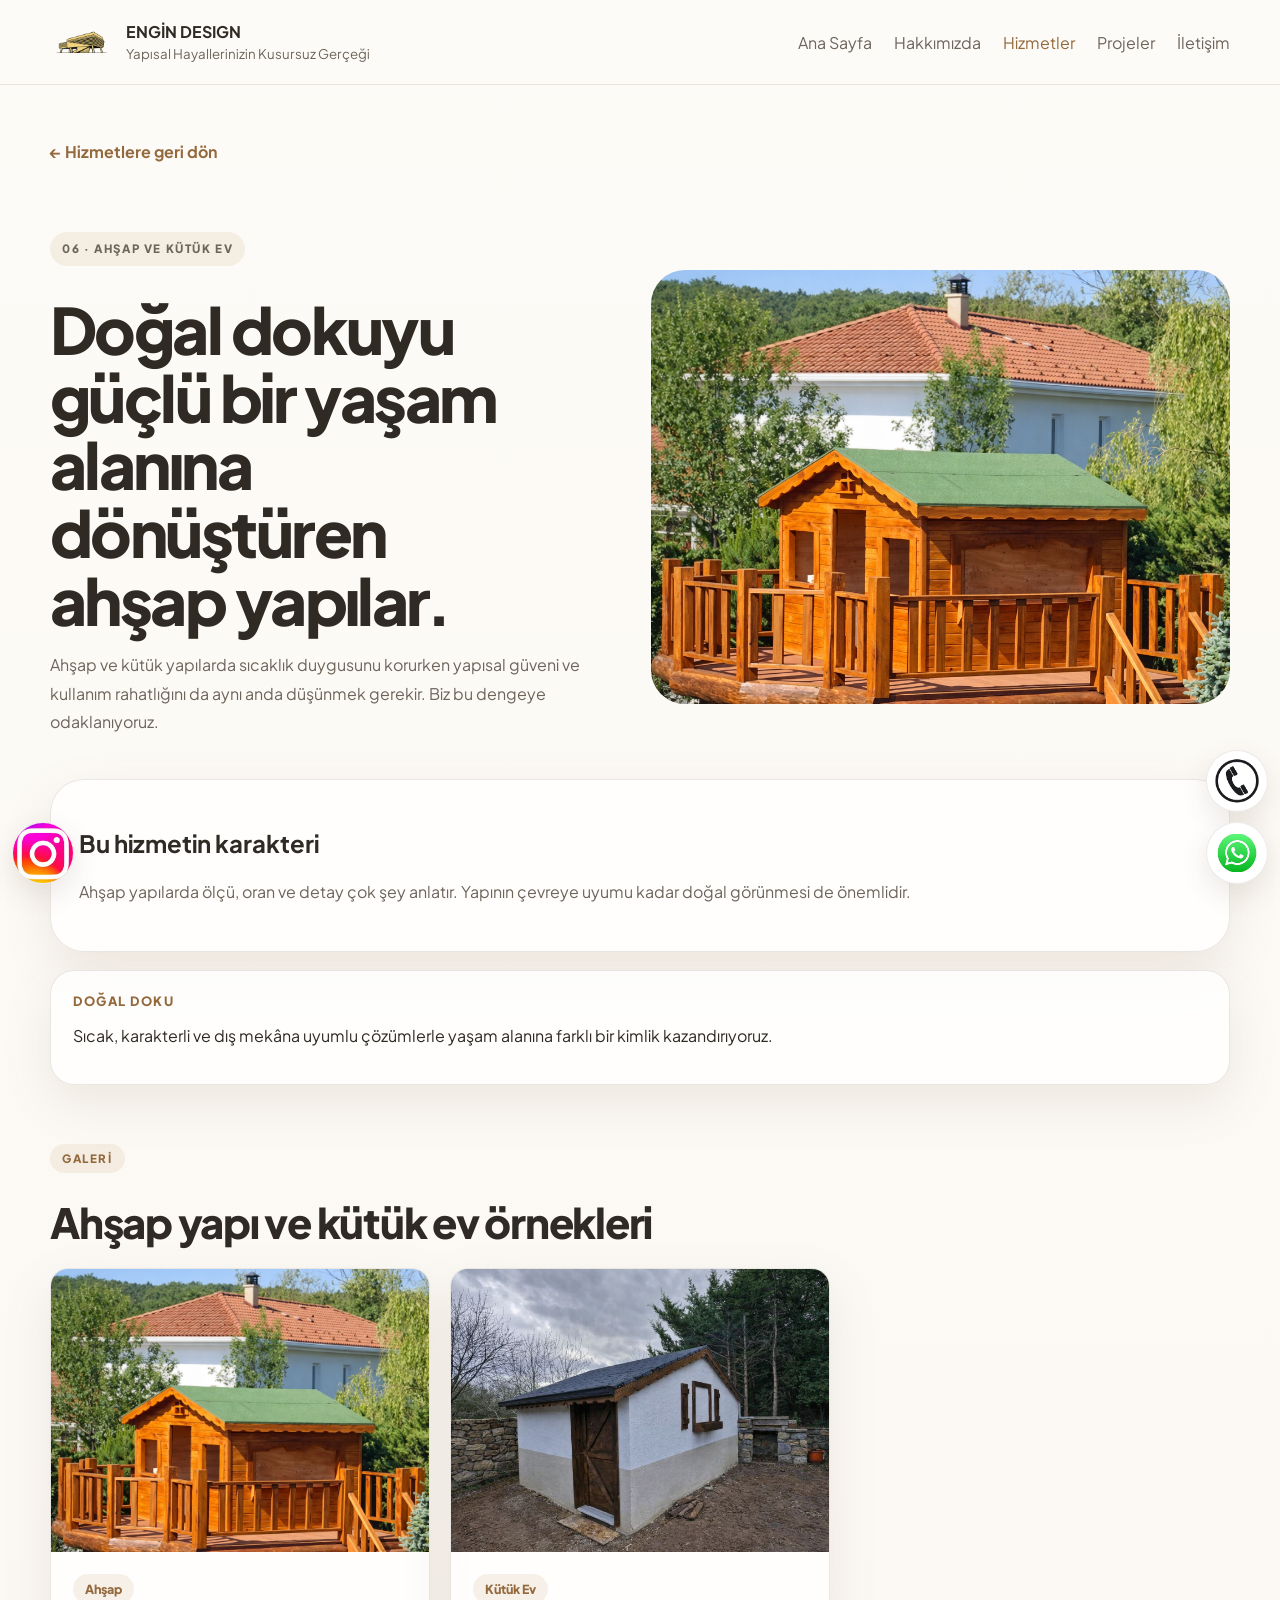
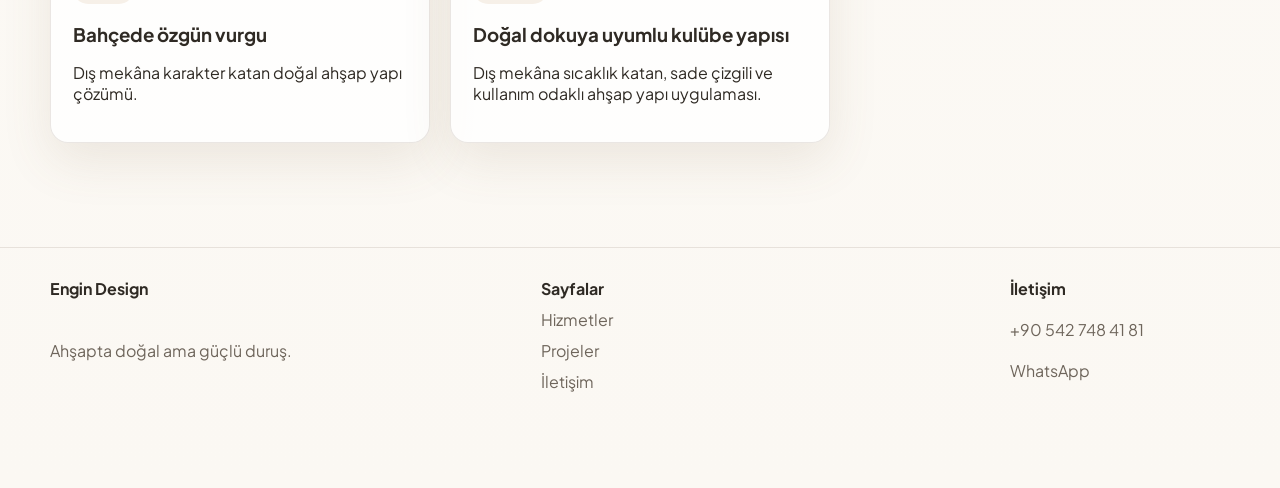
==== ahsap-kutuk-ev-uygulama.html @ 95e89225 "Add files via upload" ====
<!DOCTYPE html>
<html lang="tr">
  <head>
    <meta charset="UTF-8" />
    <meta name="viewport" content="width=device-width, initial-scale=1.0" />
    <title>Engin Design | Ahşap ve Kütük Ev Uygulama</title>
    <meta name="description" content="Ahşap ve kütük ev uygulamaları: doğal doku, güçlü yapı hissi ve karakterli yaşam alanları." />
    <link rel="preconnect" href="https://fonts.googleapis.com" />
    <link rel="preconnect" href="https://fonts.gstatic.com" crossorigin />
    <link href="https://fonts.googleapis.com/css2?family=Plus+Jakarta+Sans:wght@400;500;600;700;800&display=swap" rel="stylesheet" />
    <link rel="stylesheet" href="styles.css" />
  </head>
  <body>
    <header class="site-header"><div class="container header-shell"><a class="brand" href="index.html"><span class="brand-badge brand-logo"><img src="assets/images/logoo.png" alt="Engin Design logo" /></span><span class="brand-text"><strong>ENGİN DESIGN</strong><small>Yapısal Hayallerinizin Kusursuz Gerçeği</small></span></a><button class="menu-toggle" id="menuToggle" aria-label="Menü Aç"><span></span><span></span><span></span></button><nav class="desktop-nav"><a href="index.html">Ana Sayfa</a><a href="about.html">Hakkımızda</a><a class="is-active" href="services.html">Hizmetler</a><a href="projects.html">Projeler</a><a href="contact.html">İletişim</a></nav></div><nav class="mobile-nav" id="mobileNav"><a href="index.html">Ana Sayfa</a><a href="about.html">Hakkımızda</a><a class="is-active" href="services.html">Hizmetler</a><a href="projects.html">Projeler</a><a href="contact.html">İletişim</a></nav></header>
    <main class="section"><div class="container"><a class="back-link" href="services.html">← Hizmetlere geri dön</a></div><div class="container page-hero"><div class="page-copy reveal"><p class="eyebrow">06 · Ahşap ve Kütük Ev</p><h1>Doğal dokuyu güçlü bir yaşam alanına dönüştüren ahşap yapılar.</h1><p class="lead">Ahşap ve kütük yapılarda sıcaklık duygusunu korurken yapısal güveni ve kullanım rahatlığını da aynı anda düşünmek gerekir. Biz bu dengeye odaklanıyoruz.</p></div><div class="page-visual reveal"><img src="assets/images/project-agacev-new.png" alt="Ahşap ağaç ev uygulaması" /></div></div><div class="container detail-intro"><div class="text-stack reveal"><article class="text-block"><h2>Bu hizmetin karakteri</h2><p>Ahşap yapılarda ölçü, oran ve detay çok şey anlatır. Yapının çevreye uyumu kadar doğal görünmesi de önemlidir.</p></article><article class="material-card"><span>Doğal Doku</span><p>Sıcak, karakterli ve dış mekâna uyumlu çözümlerle yaşam alanına farklı bir kimlik kazandırıyoruz.</p></article></div></div><section class="section soft-section compact-section"><div class="container"><div class="section-heading reveal"><p class="section-tag">Galeri</p><h2>Ahşap yapı ve kütük ev örnekleri</h2></div><div class="detail-gallery"><article class="project-card reveal"><img src="assets/images/project-agacev-new.png" alt="Ağaç ev uygulaması" /><div class="project-body"><span class="project-badge">Ahşap</span><h3>Bahçede özgün vurgu</h3><p>Dış mekâna karakter katan doğal ahşap yapı çözümü.</p></div></article><article class="project-card reveal"><img src="assets/images/kulube.jpeg" alt="Ahşap ve kütük ev uygulaması" /><div class="project-body"><span class="project-badge">Kütük Ev</span><h3>Doğal dokuya uyumlu kulübe yapısı</h3><p>Dış mekâna sıcaklık katan, sade çizgili ve kullanım odaklı ahşap yapı uygulaması.</p></div></article></div></div></section></main>
    <footer class="site-footer"><div class="container footer-grid"><div><strong>Engin Design</strong><p>Ahşapta doğal ama güçlü duruş.</p></div><div><strong>Sayfalar</strong><a href="services.html">Hizmetler</a><a href="projects.html">Projeler</a><a href="contact.html">İletişim</a></div><div><strong>İletişim</strong><a href="tel:+905427484181">+90 542 748 41 81</a><a href="https://wa.me/905427484181" target="_blank" rel="noreferrer">WhatsApp</a></div></div></footer>
    <a href="https://www.instagram.com/engin_design2/" target="_blank" rel="noreferrer" aria-label="Instagram" style="position:fixed;left:12px;bottom:16px;width:62px;height:62px;border-radius:50%;display:inline-flex;align-items:center;justify-content:center;overflow:hidden;background:#fff;border:1px solid rgba(71,58,43,.1);box-shadow:0 10px 28px rgba(88,69,46,.12);z-index:2147483647;"><img src="assets/images/insta-icon.jpg" alt="Instagram" style="width:100%;height:100%;object-fit:contain;" /></a>
    <div class="floating-actions" style="position:fixed;right:12px;bottom:16px;display:flex;flex-direction:column;gap:10px;z-index:2147483647;"><a href="tel:+905427484181" aria-label="Ara" style="width:62px;height:62px;border-radius:50%;display:inline-flex;align-items:center;justify-content:center;overflow:hidden;background:#fff;border:1px solid rgba(71,58,43,.1);box-shadow:0 10px 28px rgba(88,69,46,.12);"><img src="assets/images/phone-icon.png" alt="Ara" style="width:100%;height:100%;object-fit:contain;" /></a><a href="https://wa.me/905427484181" target="_blank" rel="noreferrer" aria-label="WhatsApp" style="width:62px;height:62px;border-radius:50%;display:inline-flex;align-items:center;justify-content:center;overflow:hidden;background:#fff;border:1px solid rgba(71,58,43,.1);box-shadow:0 10px 28px rgba(88,69,46,.12);"><img src="assets/images/whatsapp-icon.jpg" alt="WhatsApp" style="width:100%;height:100%;object-fit:contain;" /></a></div>
    <script src="script.js"></script>
  </body>
</html>
---- styles.css ----
:root {
  --bg: #f7f3ec;
  --bg-soft: #efe7da;
  --surface: rgba(255, 255, 255, 0.78);
  --surface-strong: #fffdfa;
  --text: #2f2a24;
  --muted: #6e655b;
  --line: rgba(82, 63, 46, 0.12);
  --accent: #b98957;
  --accent-strong: #94693d;
  --shadow: 0 18px 50px rgba(122, 96, 68, 0.12);
  --radius-xl: 34px;
  --radius-lg: 24px;
  --radius-md: 18px;
  --container: 1180px;
}

* {
  box-sizing: border-box;
}

html {
  scroll-behavior: smooth;
}

body {
  margin: 0;
  font-family: "Plus Jakarta Sans", sans-serif;
  color: var(--text);
  background: linear-gradient(180deg, #fdfbf7 0%, #fbf8f3 100%);
}

img,
video {
  display: block;
  width: 100%;
}

a {
  color: inherit;
  text-decoration: none;
}

button {
  font: inherit;
}

.container {
  width: min(var(--container), calc(100% - 40px));
  margin: 0 auto;
}

.site-header {
  position: sticky;
  top: 0;
  z-index: 40;
  backdrop-filter: blur(12px);
  background: rgba(253, 251, 247, 0.92);
  border-bottom: 1px solid var(--line);
}

.header-shell {
  display: flex;
  align-items: center;
  justify-content: space-between;
  gap: 18px;
  min-height: 84px;
}

.brand {
  display: inline-flex;
  align-items: center;
  gap: 12px;
}

.brand-badge {
  width: 64px;
  height: 64px;
  border-radius: 16px;
  display: grid;
  place-items: center;
  overflow: hidden;
  background: none;
  box-shadow: none;
  border: 0;
}

.brand-badge img {
  width: 100%;
  height: 100%;
  object-fit: contain;
  display: block;
}



.brand-text strong,
.hero-copy h1,
.section-heading h2,
.intro-card h2,
.featured-project-copy h2,
.page-hero h1,
.page-copy h2,
.contact-panel h2 {
  display: block;
  font-family: "Plus Jakarta Sans", sans-serif;
}

.brand-text small {
  color: var(--muted);
}

.desktop-nav,
.hero-actions,
.footer-grid,
.strip-grid,
.hero-layout,
.intro-grid,
.service-preview-grid,
.featured-project-layout,
.page-hero,
.content-grid,
.cards-grid,
.contact-layout {
  display: flex;
}

.desktop-nav {
  gap: 22px;
}

.desktop-nav a,
.mobile-nav a {
  color: var(--muted);
  transition: color 0.2s ease;
}

.desktop-nav a:hover,
.desktop-nav a.is-active,
.mobile-nav a.is-active {
  color: var(--accent-strong);
}

.button {
  display: inline-flex;
  align-items: center;
  justify-content: center;
  min-height: 48px;
  padding: 0 20px;
  border-radius: 999px;
  background: linear-gradient(135deg, #c99863, #a87441);
  color: white;
  font-weight: 800;
  border: 0;
}

.button-soft {
  background: #fff;
  color: var(--text);
  border: 1px solid var(--line);
  box-shadow: none;
}

.menu-toggle {
  display: none;
  width: 46px;
  height: 46px;
  border-radius: 14px;
  border: 1px solid var(--line);
  background: rgba(255, 255, 255, 0.72);
}

.menu-toggle span {
  display: block;
  width: 20px;
  height: 2px;
  margin: 4px auto;
  background: var(--text);
}

.mobile-nav {
  display: none;
  flex-direction: column;
  gap: 10px;
  padding: 0 12px 16px;
}

.mobile-nav a {
  padding: 10px 12px;
  border-radius: 12px;
  background: rgba(255, 255, 255, 0.7);
}

.mobile-nav.is-open {
  display: flex;
}

.hero-section,
.section {
  padding: 56px 0;
}

.compact-section {
  padding-top: 48px;
  padding-bottom: 48px;
}

.hero-layout,
.featured-project-layout,
.page-hero,
.content-grid,
.contact-layout {
  gap: 22px;
  align-items: center;
}

.hero-layout {
  min-height: auto;
}

.hero-copy,
.hero-visual,
.featured-project-copy,
.featured-project-media,
.page-copy,
.page-visual,
.contact-panel,
.contact-video {
  flex: 1;
}

.eyebrow,
.section-tag {
  display: inline-flex;
  padding: 7px 12px;
  border-radius: 999px;
  background: rgba(185, 137, 87, 0.12);
  color: var(--accent-strong);
  font-size: 0.72rem;
  font-weight: 800;
  letter-spacing: 0.14em;
  text-transform: uppercase;
}

.hero-copy h1,
.page-copy h1 {
  margin: 18px 0 16px;
  font-size: clamp(2.6rem, 5vw, 4.2rem);
  line-height: 1.06;
  letter-spacing: -0.04em;
  font-weight: 800;
  max-width: 11ch;
}

.lead,
.hero-copy p,
.intro-card p,
.service-preview p,
.featured-project-copy p,
.page-copy p,
.text-block p,
.contact-panel p,
.contact-card p {
  color: var(--muted);
  line-height: 1.8;
}

.hero-actions {
  gap: 14px;
  flex-wrap: wrap;
  margin: 28px 0;
}

.hero-note,
.material-card,
.intro-card,
.service-preview,
.text-block,
.media-block,
.project-card,
.contact-card,
.contact-panel,
.contact-video,
.hero-main-card,
.hero-side-card {
  background: var(--surface);
  border: 1px solid var(--line);
  box-shadow: var(--shadow);
}

.hero-note {
  padding: 16px 18px;
  border-radius: var(--radius-md);
  max-width: 420px;
}

.hero-note span,
.hero-side-copy p,
.material-card span,
.contact-card span {
  display: block;
  margin-bottom: 8px;
  color: var(--accent-strong);
  font-size: 0.8rem;
  font-weight: 800;
  letter-spacing: 0.12em;
  text-transform: uppercase;
}

.hero-visual {
  position: relative;
  min-height: 460px;
  max-width: 500px;
  margin-left: auto;
}

.hero-main-card,
.hero-side-card {
  position: absolute;
  overflow: hidden;
  border-radius: var(--radius-xl);
}

.hero-main-card {
  inset: 0;
}

.hero-main-card img,
.hero-side-card img {
  height: 100%;
  object-fit: cover;
  object-position: center;
}

.hero-side-card {
  display: none;
}

.hero-side-copy {
  padding: 18px;
}

.strip-section {
  display: none;
}

.strip-grid {
  gap: 14px;
  justify-content: space-between;
  flex-wrap: wrap;
}

.strip-grid span {
  flex: 1 1 200px;
  padding: 14px 16px;
  border-radius: 999px;
  background: rgba(255, 255, 255, 0.62);
  border: 1px solid var(--line);
  text-align: center;
  color: var(--muted);
  font-size: 0.94rem;
  min-height: 52px;
  display: inline-flex;
  align-items: center;
  justify-content: center;
}

.intro-grid,
.service-preview-grid,
.cards-grid {
  gap: 18px;
}

.intro-grid {
  align-items: stretch;
}

.intro-card,
.service-preview,
.contact-card {
  flex: 1;
  padding: 22px;
  border-radius: var(--radius-lg);
}

.intro-card h2,
.section-heading h2,
.featured-project-copy h2,
.page-copy h2,
.contact-panel h2 {
  margin: 14px 0;
  font-size: clamp(1.7rem, 3.6vw, 2.6rem);
  line-height: 1.12;
  letter-spacing: -0.03em;
  font-weight: 800;
}

.text-link {
  color: var(--accent-strong);
  font-weight: 800;
}

.soft-section {
  background: transparent;
  border-block: 0;
}

.section-heading {
  max-width: 760px;
  margin-bottom: 22px;
}

.service-preview-grid,
.cards-grid {
  gap: 18px;
  flex-wrap: wrap;
}

.service-preview-grid .service-preview {
  min-width: calc(33.333% - 12px);
}

.service-link-card {
  display: block;
  color: inherit;
  transition: transform 0.24s ease, box-shadow 0.24s ease;
}

.service-link-card:hover {
  transform: translateY(-4px);
}

.service-link-card .service-preview {
  height: 100%;
}

.service-preview {
  min-width: 0;
}

.service-preview span {
  display: inline-flex;
  width: 46px;
  height: 46px;
  border-radius: 14px;
  align-items: center;
  justify-content: center;
  background: rgba(185, 137, 87, 0.12);
  color: var(--accent-strong);
  font-weight: 800;
}

.featured-project-media,
.contact-video {
  overflow: hidden;
  border-radius: var(--radius-xl);
  max-width: 580px;
}

.featured-project-media video,
.contact-video video {
  aspect-ratio: 16 / 9;
  object-fit: cover;
  object-position: center;
}

.page-hero {
  padding-top: 40px;
}

.page-copy {
  max-width: 620px;
}

.page-visual,
.media-block {
  overflow: hidden;
  border-radius: var(--radius-xl);
}

.page-visual img,
.media-block img,
.page-visual video {
  aspect-ratio: 4 / 3;
  object-fit: cover;
  object-position: center;
}


.content-grid,
.contact-layout {
  align-items: start;
}

.text-stack,
.cards-stack {
  display: grid;
  gap: 18px;
  flex: 1;
}

.text-block,
.media-block,
.project-card,
.contact-panel,
.contact-video {
  border-radius: var(--radius-xl);
}

.text-block {
  padding: 28px;
}

.material-card {
  padding: 22px;
  border-radius: var(--radius-lg);
}

.cards-grid {
  display: grid;
  grid-template-columns: repeat(2, minmax(0, 1fr));
  gap: 20px;
}

.project-card {
  overflow: hidden;
  border-radius: 18px;
}

.project-card img {
  aspect-ratio: 4 / 3;
  object-fit: cover;
  object-position: center;
}

.project-card {
  display: flex;
  flex-direction: column;
  height: 100%;
}

.project-body {
  min-height: 150px;
  padding: 18px 18px 20px;
}

.service-preview,
.intro-card,
.contact-card {
  min-height: 100%;
}

.project-body {
  padding: 22px;
}

.project-badge {
  display: inline-flex;
  padding: 7px 12px;
  border-radius: 999px;
  background: rgba(185, 137, 87, 0.12);
  color: var(--accent-strong);
  font-size: 0.78rem;
  font-weight: 800;
}

.project-card h3,
.service-preview h3,
.intro-card h2 {
  margin-bottom: 10px;
}

.contact-layout {
  gap: 20px;
}

.detail-intro {
  margin-top: 26px;
}

.detail-gallery {
  display: grid;
  grid-template-columns: repeat(3, minmax(0, 1fr));
  gap: 20px;
}

.detail-gallery .project-card {
  height: 100%;
}

.detail-gallery-note {
  padding: 22px;
  border-radius: var(--radius-lg);
  background: rgba(255, 255, 255, 0.68);
  border: 1px dashed rgba(148, 105, 61, 0.28);
}

.detail-gallery-note strong {
  display: block;
  margin-bottom: 8px;
}

.back-link {
  display: inline-flex;
  align-items: center;
  gap: 8px;
  margin-bottom: 18px;
  color: var(--accent-strong);
  font-weight: 700;
}

.contact-panel,
.contact-video {
  padding: 24px;
}

.contact-links,
.footer-grid div {
  display: grid;
  gap: 10px;
}

.site-footer {
  padding: 30px 0 96px;
  border-top: 1px solid var(--line);
}

.footer-grid {
  justify-content: space-between;
  gap: 26px;
  flex-wrap: wrap;
}

.footer-grid div {
  min-width: 220px;
}

.footer-grid p,
.footer-grid a {
  color: var(--muted);
}

.floating-actions {
  position: fixed;
  right: 14px;
  bottom: 18px;
  left: auto;
  display: flex;
  flex-direction: column;
  gap: 10px;
  z-index: 2147483647;
  pointer-events: auto;
}

.floating-actions a {
  width: 60px;
  height: 60px;
  border-radius: 50%;
  display: inline-flex;
  align-items: center;
  justify-content: center;
  box-shadow: var(--shadow);
  overflow: hidden;
  background: #fff;
  border: 1px solid var(--line);
  padding: 6px;
  pointer-events: auto;
}

.floating-actions img {
  width: 100%;
  height: 100%;
  object-fit: contain;
}

.reveal {
  opacity: 0;
  transform: translateY(24px);
  transition: opacity 0.7s ease, transform 0.7s ease;
}

.reveal.is-visible {
  opacity: 1;
  transform: translateY(0);
}

@media (max-width: 980px) {
  .desktop-nav {
    display: none;
  }

  .menu-toggle {
    display: block;
  }

  .hero-layout,
  .featured-project-layout,
  .page-hero,
  .content-grid,
  .contact-layout,
  .intro-grid {
    flex-direction: column;
  }

  .hero-visual {
    width: 100%;
    min-height: 360px;
    max-width: none;
    margin-left: 0;
  }

  .cards-grid {
    grid-template-columns: 1fr;
  }

  .detail-gallery {
    grid-template-columns: 1fr;
  }

  .service-preview-grid .service-preview {
    min-width: calc(50% - 10px);
  }
}

@media (max-width: 720px) {
  .container {
    width: min(var(--container), calc(100% - 20px));
  }

  .site-header {
    position: sticky;
    top: 0;
  }

  .header-shell {
    display: grid;
    grid-template-columns: minmax(0, 1fr) 46px;
    gap: 12px;
    min-height: 74px;
    align-items: center;
  }

  .hero-copy h1,
  .page-copy h1 {
    font-size: clamp(2rem, 8.5vw, 2.8rem);
    max-width: none;
  }

  .brand {
    width: 100%;
    min-width: 0;
    gap: 10px;
  }

  .brand-badge {
    width: 44px;
    height: 44px;
    border-radius: 12px;
    flex: 0 0 44px;
  }

  .brand-text strong {
    font-size: 0.92rem;
    line-height: 1.1;
  }

  .brand-text {
    min-width: 0;
  }

  .brand-text small {
    font-size: 0.64rem;
    line-height: 1.2;
    display: block;
  }

  .menu-toggle {
    width: 46px;
    height: 46px;
    margin-left: 0;
    justify-self: end;
    align-self: center;
  }

  .hero-section,
  .section {
    padding: 48px 0;
  }

  .hero-layout,
  .page-hero,
  .content-grid,
  .contact-layout,
  .featured-project-layout {
    gap: 18px;
  }

  .hero-actions {
    width: 100%;
  }

  .hero-actions .button,
  .contact-links .button {
    width: 100%;
  }

  .hero-note,
  .intro-card,
  .service-preview,
  .text-block,
  .contact-panel,
  .contact-video,
  .contact-card {
    padding: 20px;
    border-radius: 20px;
  }

  .hero-visual {
    min-height: auto;
  }

  .hero-layout {
    align-items: stretch;
  }

  .hero-visual {
    display: flex;
    flex-direction: column;
    gap: 14px;
    position: static;
    min-height: auto;
  }

  .hero-main-card,
  .hero-side-card {
    position: relative;
    inset: auto;
    right: auto;
    bottom: auto;
    width: 100%;
    min-height: auto;
  }

  .hero-main-card img {
    aspect-ratio: 4 / 3;
  }

  .project-body {
    min-height: auto;
  }

  .service-preview-grid,
  .footer-grid,
  .strip-grid {
    flex-direction: column;
  }

  .service-preview-grid .service-preview {
    min-width: 100%;
  }

  .floating-actions {
    position: fixed !important;
    right: 12px !important;
    bottom: 16px !important;
    left: auto !important;
    top: auto !important;
    display: flex !important;
    flex-direction: column !important;
    gap: 10px !important;
    z-index: 2147483647 !important;
  }

  .floating-actions a {
    width: 62px !important;
    height: 62px !important;
    border-radius: 50% !important;
    display: inline-flex !important;
    align-items: center !important;
    justify-content: center !important;
    overflow: hidden !important;
  }

  .floating-actions img {
    width: 100% !important;
    height: 100% !important;
    object-fit: contain !important;
  }

  .site-footer {
    padding-bottom: 120px;
  }
}

@media (prefers-reduced-motion: reduce) {
  html {
    scroll-behavior: auto;
  }

  * {
    transition: none !important;
    animation: none !important;
  }

  .reveal {
    opacity: 1;
    transform: none;
  }
}
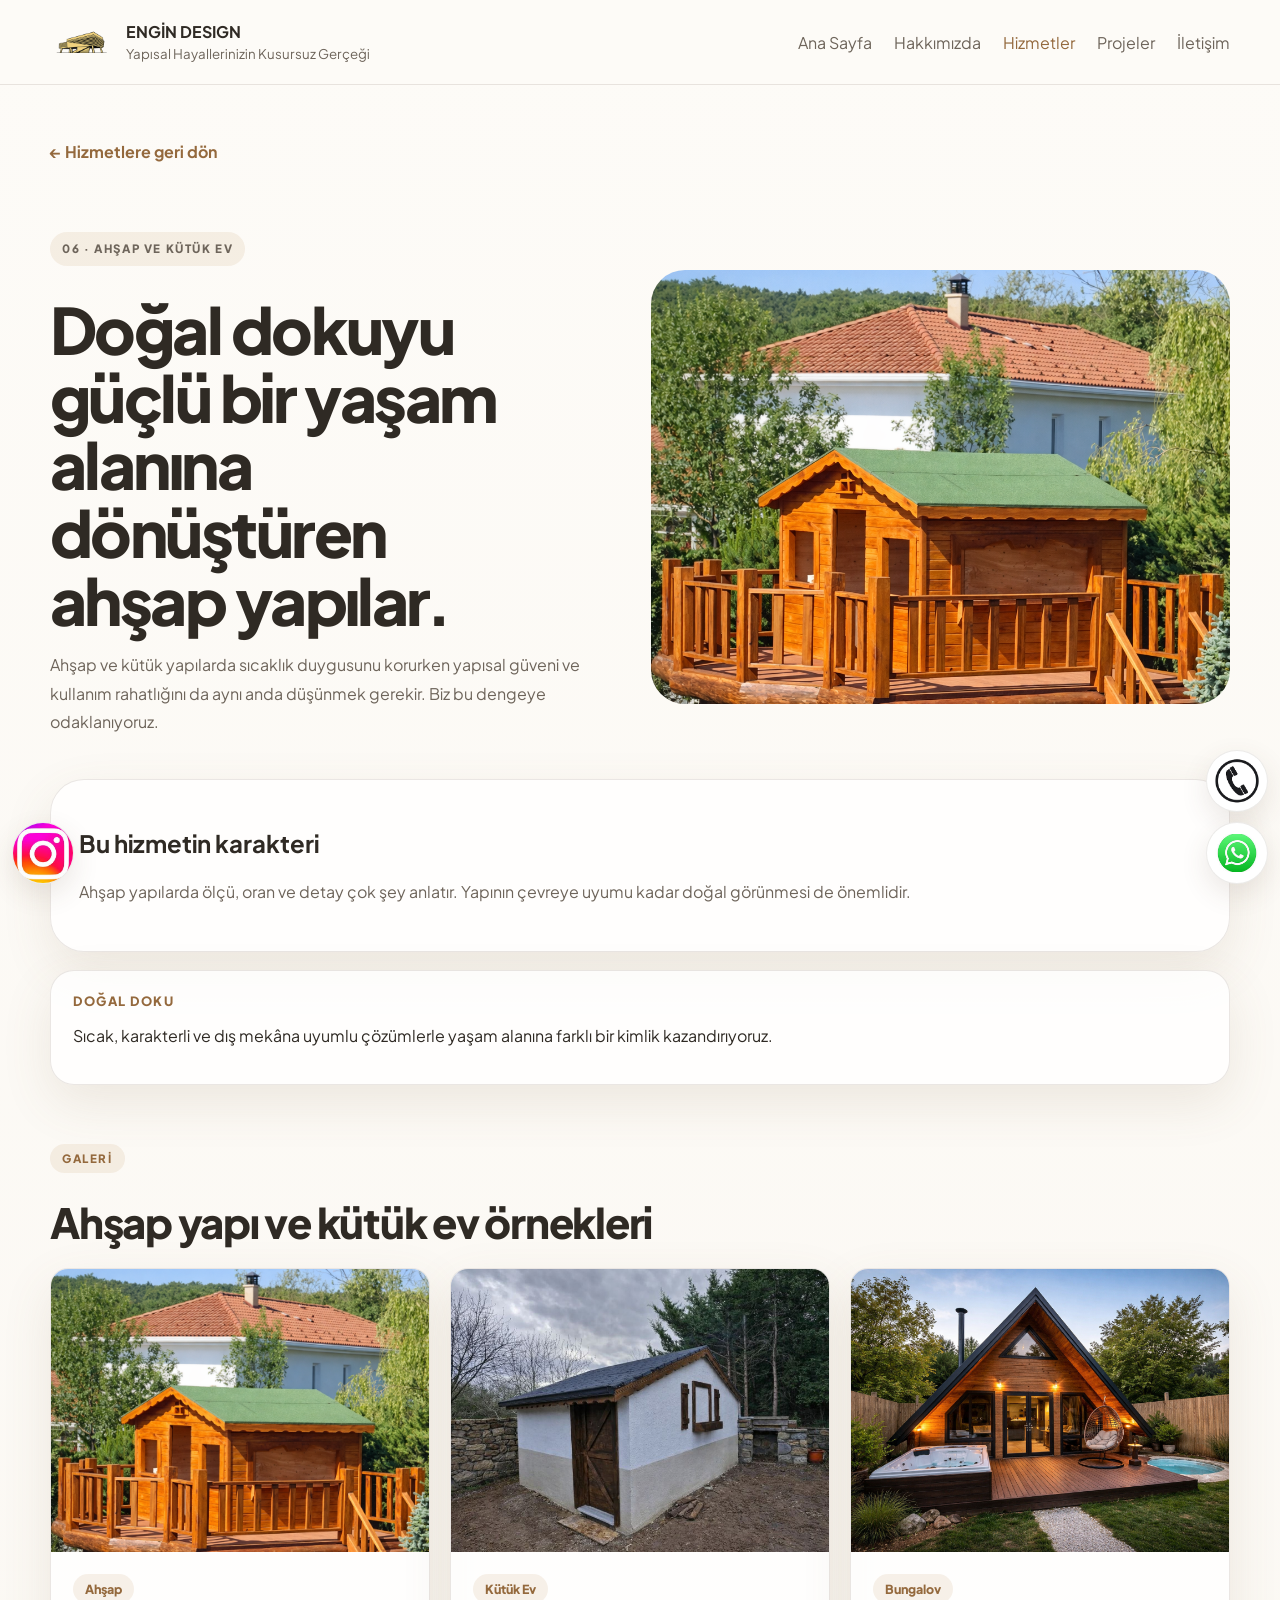
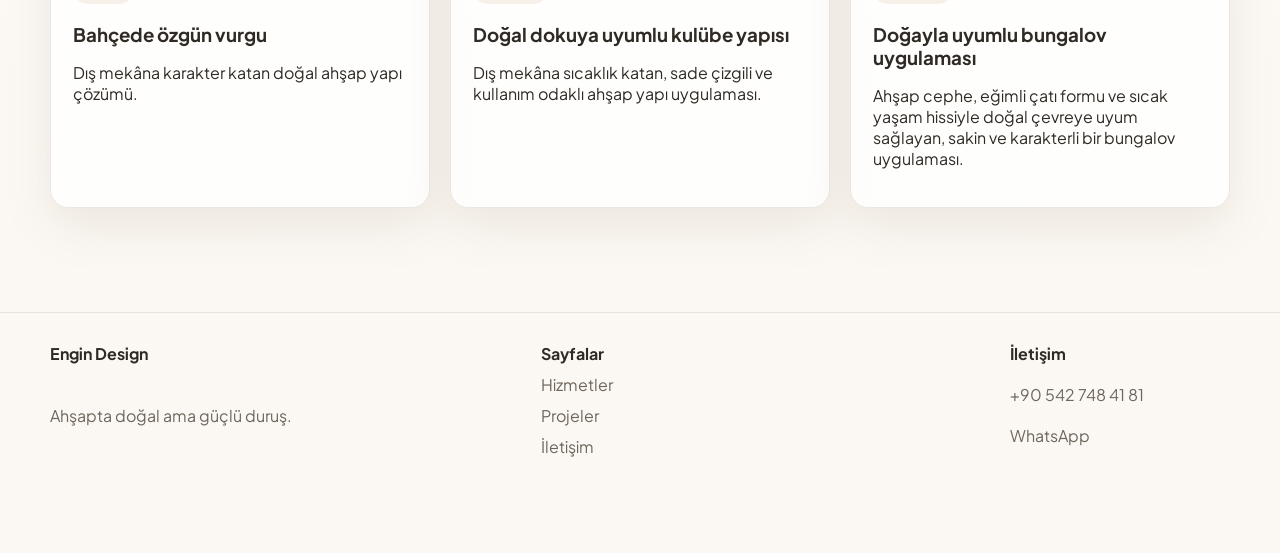
==== commit eb14c8bb: "Update ahsap-kutuk-ev-uygulama.html" ====
--- a/ahsap-kutuk-ev-uygulama.html
+++ b/ahsap-kutuk-ev-uygulama.html
@@ -4,18 +4,184 @@
     <meta charset="UTF-8" />
     <meta name="viewport" content="width=device-width, initial-scale=1.0" />
     <title>Engin Design | Ahşap ve Kütük Ev Uygulama</title>
-    <meta name="description" content="Ahşap ve kütük ev uygulamaları: doğal doku, güçlü yapı hissi ve karakterli yaşam alanları." />
+    <meta
+      name="description"
+      content="Ahşap ve kütük ev uygulamaları: doğal doku, güçlü yapı hissi ve karakterli yaşam alanları."
+    />
     <link rel="preconnect" href="https://fonts.googleapis.com" />
     <link rel="preconnect" href="https://fonts.gstatic.com" crossorigin />
-    <link href="https://fonts.googleapis.com/css2?family=Plus+Jakarta+Sans:wght@400;500;600;700;800&display=swap" rel="stylesheet" />
+    <link
+      href="https://fonts.googleapis.com/css2?family=Plus+Jakarta+Sans:wght@400;500;600;700;800&display=swap"
+      rel="stylesheet"
+    />
     <link rel="stylesheet" href="styles.css" />
   </head>
   <body>
-    <header class="site-header"><div class="container header-shell"><a class="brand" href="index.html"><span class="brand-badge brand-logo"><img src="assets/images/logoo.png" alt="Engin Design logo" /></span><span class="brand-text"><strong>ENGİN DESIGN</strong><small>Yapısal Hayallerinizin Kusursuz Gerçeği</small></span></a><button class="menu-toggle" id="menuToggle" aria-label="Menü Aç"><span></span><span></span><span></span></button><nav class="desktop-nav"><a href="index.html">Ana Sayfa</a><a href="about.html">Hakkımızda</a><a class="is-active" href="services.html">Hizmetler</a><a href="projects.html">Projeler</a><a href="contact.html">İletişim</a></nav></div><nav class="mobile-nav" id="mobileNav"><a href="index.html">Ana Sayfa</a><a href="about.html">Hakkımızda</a><a class="is-active" href="services.html">Hizmetler</a><a href="projects.html">Projeler</a><a href="contact.html">İletişim</a></nav></header>
-    <main class="section"><div class="container"><a class="back-link" href="services.html">← Hizmetlere geri dön</a></div><div class="container page-hero"><div class="page-copy reveal"><p class="eyebrow">06 · Ahşap ve Kütük Ev</p><h1>Doğal dokuyu güçlü bir yaşam alanına dönüştüren ahşap yapılar.</h1><p class="lead">Ahşap ve kütük yapılarda sıcaklık duygusunu korurken yapısal güveni ve kullanım rahatlığını da aynı anda düşünmek gerekir. Biz bu dengeye odaklanıyoruz.</p></div><div class="page-visual reveal"><img src="assets/images/project-agacev-new.png" alt="Ahşap ağaç ev uygulaması" /></div></div><div class="container detail-intro"><div class="text-stack reveal"><article class="text-block"><h2>Bu hizmetin karakteri</h2><p>Ahşap yapılarda ölçü, oran ve detay çok şey anlatır. Yapının çevreye uyumu kadar doğal görünmesi de önemlidir.</p></article><article class="material-card"><span>Doğal Doku</span><p>Sıcak, karakterli ve dış mekâna uyumlu çözümlerle yaşam alanına farklı bir kimlik kazandırıyoruz.</p></article></div></div><section class="section soft-section compact-section"><div class="container"><div class="section-heading reveal"><p class="section-tag">Galeri</p><h2>Ahşap yapı ve kütük ev örnekleri</h2></div><div class="detail-gallery"><article class="project-card reveal"><img src="assets/images/project-agacev-new.png" alt="Ağaç ev uygulaması" /><div class="project-body"><span class="project-badge">Ahşap</span><h3>Bahçede özgün vurgu</h3><p>Dış mekâna karakter katan doğal ahşap yapı çözümü.</p></div></article><article class="project-card reveal"><img src="assets/images/kulube.jpeg" alt="Ahşap ve kütük ev uygulaması" /><div class="project-body"><span class="project-badge">Kütük Ev</span><h3>Doğal dokuya uyumlu kulübe yapısı</h3><p>Dış mekâna sıcaklık katan, sade çizgili ve kullanım odaklı ahşap yapı uygulaması.</p></div></article></div></div></section></main>
-    <footer class="site-footer"><div class="container footer-grid"><div><strong>Engin Design</strong><p>Ahşapta doğal ama güçlü duruş.</p></div><div><strong>Sayfalar</strong><a href="services.html">Hizmetler</a><a href="projects.html">Projeler</a><a href="contact.html">İletişim</a></div><div><strong>İletişim</strong><a href="tel:+905427484181">+90 542 748 41 81</a><a href="https://wa.me/905427484181" target="_blank" rel="noreferrer">WhatsApp</a></div></div></footer>
-    <a href="https://www.instagram.com/engin_design2/" target="_blank" rel="noreferrer" aria-label="Instagram" style="position:fixed;left:12px;bottom:16px;width:62px;height:62px;border-radius:50%;display:inline-flex;align-items:center;justify-content:center;overflow:hidden;background:#fff;border:1px solid rgba(71,58,43,.1);box-shadow:0 10px 28px rgba(88,69,46,.12);z-index:2147483647;"><img src="assets/images/insta-icon.jpg" alt="Instagram" style="width:100%;height:100%;object-fit:contain;" /></a>
-    <div class="floating-actions" style="position:fixed;right:12px;bottom:16px;display:flex;flex-direction:column;gap:10px;z-index:2147483647;"><a href="tel:+905427484181" aria-label="Ara" style="width:62px;height:62px;border-radius:50%;display:inline-flex;align-items:center;justify-content:center;overflow:hidden;background:#fff;border:1px solid rgba(71,58,43,.1);box-shadow:0 10px 28px rgba(88,69,46,.12);"><img src="assets/images/phone-icon.png" alt="Ara" style="width:100%;height:100%;object-fit:contain;" /></a><a href="https://wa.me/905427484181" target="_blank" rel="noreferrer" aria-label="WhatsApp" style="width:62px;height:62px;border-radius:50%;display:inline-flex;align-items:center;justify-content:center;overflow:hidden;background:#fff;border:1px solid rgba(71,58,43,.1);box-shadow:0 10px 28px rgba(88,69,46,.12);"><img src="assets/images/whatsapp-icon.jpg" alt="WhatsApp" style="width:100%;height:100%;object-fit:contain;" /></a></div>
+    <header class="site-header">
+      <div class="container header-shell">
+        <a class="brand" href="index.html">
+          <span class="brand-badge brand-logo">
+            <img src="assets/images/logoo.png" alt="Engin Design logo" />
+          </span>
+          <span class="brand-text">
+            <strong>ENGİN DESIGN</strong>
+            <small>Yapısal Hayallerinizin Kusursuz Gerçeği</small>
+          </span>
+        </a>
+
+        <button class="menu-toggle" id="menuToggle" aria-label="Menü Aç">
+          <span></span>
+          <span></span>
+          <span></span>
+        </button>
+
+        <nav class="desktop-nav">
+          <a href="index.html">Ana Sayfa</a>
+          <a href="about.html">Hakkımızda</a>
+          <a class="is-active" href="services.html">Hizmetler</a>
+          <a href="projects.html">Projeler</a>
+          <a href="contact.html">İletişim</a>
+        </nav>
+      </div>
+
+      <nav class="mobile-nav" id="mobileNav">
+        <a href="index.html">Ana Sayfa</a>
+        <a href="about.html">Hakkımızda</a>
+        <a class="is-active" href="services.html">Hizmetler</a>
+        <a href="projects.html">Projeler</a>
+        <a href="contact.html">İletişim</a>
+      </nav>
+    </header>
+
+    <main class="section">
+      <div class="container">
+        <a class="back-link" href="services.html">← Hizmetlere geri dön</a>
+      </div>
+
+      <div class="container page-hero">
+        <div class="page-copy reveal">
+          <p class="eyebrow">06 · Ahşap ve Kütük Ev</p>
+          <h1>Doğal dokuyu güçlü bir yaşam alanına dönüştüren ahşap yapılar.</h1>
+          <p class="lead">
+            Ahşap ve kütük yapılarda sıcaklık duygusunu korurken yapısal güveni ve kullanım rahatlığını da aynı anda
+            düşünmek gerekir. Biz bu dengeye odaklanıyoruz.
+          </p>
+        </div>
+        <div class="page-visual reveal">
+          <img src="assets/images/project-agacev-new.png" alt="Ahşap ağaç ev uygulaması" />
+        </div>
+      </div>
+
+      <div class="container detail-intro">
+        <div class="text-stack reveal">
+          <article class="text-block">
+            <h2>Bu hizmetin karakteri</h2>
+            <p>
+              Ahşap yapılarda ölçü, oran ve detay çok şey anlatır. Yapının çevreye uyumu kadar doğal görünmesi de
+              önemlidir.
+            </p>
+          </article>
+          <article class="material-card">
+            <span>Doğal Doku</span>
+            <p>Sıcak, karakterli ve dış mekâna uyumlu çözümlerle yaşam alanına farklı bir kimlik kazandırıyoruz.</p>
+          </article>
+        </div>
+      </div>
+
+      <section class="section soft-section compact-section">
+        <div class="container">
+          <div class="section-heading reveal">
+            <p class="section-tag">Galeri</p>
+            <h2>Ahşap yapı ve kütük ev örnekleri</h2>
+          </div>
+
+          <div class="detail-gallery">
+            <article class="project-card reveal">
+              <img src="assets/images/project-agacev-new.png" alt="Ağaç ev uygulaması" />
+              <div class="project-body">
+                <span class="project-badge">Ahşap</span>
+                <h3>Bahçede özgün vurgu</h3>
+                <p>Dış mekâna karakter katan doğal ahşap yapı çözümü.</p>
+              </div>
+            </article>
+
+            <article class="project-card reveal">
+              <img src="assets/images/kulube.jpeg" alt="Ahşap ve kütük ev uygulaması" />
+              <div class="project-body">
+                <span class="project-badge">Kütük Ev</span>
+                <h3>Doğal dokuya uyumlu kulübe yapısı</h3>
+                <p>Dış mekâna sıcaklık katan, sade çizgili ve kullanım odaklı ahşap yapı uygulaması.</p>
+              </div>
+            </article>
+
+            <article class="project-card reveal">
+              <img src="assets/images/bungalov.png" alt="Bungalov ahşap ev uygulaması" />
+              <div class="project-body">
+                <span class="project-badge">Bungalov</span>
+                <h3>Doğayla uyumlu bungalov uygulaması</h3>
+                <p>
+                  Ahşap cephe, eğimli çatı formu ve sıcak yaşam hissiyle doğal çevreye uyum sağlayan,
+                  sakin ve karakterli bir bungalov uygulaması.
+                </p>
+              </div>
+            </article>
+          </div>
+        </div>
+      </section>
+    </main>
+
+    <footer class="site-footer">
+      <div class="container footer-grid">
+        <div>
+          <strong>Engin Design</strong>
+          <p>Ahşapta doğal ama güçlü duruş.</p>
+        </div>
+        <div>
+          <strong>Sayfalar</strong>
+          <a href="services.html">Hizmetler</a>
+          <a href="projects.html">Projeler</a>
+          <a href="contact.html">İletişim</a>
+        </div>
+        <div>
+          <strong>İletişim</strong>
+          <a href="tel:+905427484181">+90 542 748 41 81</a>
+          <a href="https://wa.me/905427484181" target="_blank" rel="noreferrer">WhatsApp</a>
+        </div>
+      </div>
+    </footer>
+
+    <a
+      href="https://www.instagram.com/engin_design2/"
+      target="_blank"
+      rel="noreferrer"
+      aria-label="Instagram"
+      style="position:fixed;left:12px;bottom:16px;width:62px;height:62px;border-radius:50%;display:inline-flex;align-items:center;justify-content:center;overflow:hidden;background:#fff;border:1px solid rgba(71,58,43,.1);box-shadow:0 10px 28px rgba(88,69,46,.12);z-index:2147483647;"
+    >
+      <img src="assets/images/insta-icon.jpg" alt="Instagram" style="width:100%;height:100%;object-fit:contain;" />
+    </a>
+
+    <div
+      class="floating-actions"
+      style="position:fixed;right:12px;bottom:16px;display:flex;flex-direction:column;gap:10px;z-index:2147483647;"
+    >
+      <a
+        href="tel:+905427484181"
+        aria-label="Ara"
+        style="width:62px;height:62px;border-radius:50%;display:inline-flex;align-items:center;justify-content:center;overflow:hidden;background:#fff;border:1px solid rgba(71,58,43,.1);box-shadow:0 10px 28px rgba(88,69,46,.12);"
+      >
+        <img src="assets/images/phone-icon.png" alt="Ara" style="width:100%;height:100%;object-fit:contain;" />
+      </a>
+      <a
+        href="https://wa.me/905427484181"
+        target="_blank"
+        rel="noreferrer"
+        aria-label="WhatsApp"
+        style="width:62px;height:62px;border-radius:50%;display:inline-flex;align-items:center;justify-content:center;overflow:hidden;background:#fff;border:1px solid rgba(71,58,43,.1);box-shadow:0 10px 28px rgba(88,69,46,.12);"
+      >
+        <img src="assets/images/whatsapp-icon.jpg" alt="WhatsApp" style="width:100%;height:100%;object-fit:contain;" />
+      </a>
+    </div>
+
     <script src="script.js"></script>
   </body>
 </html>
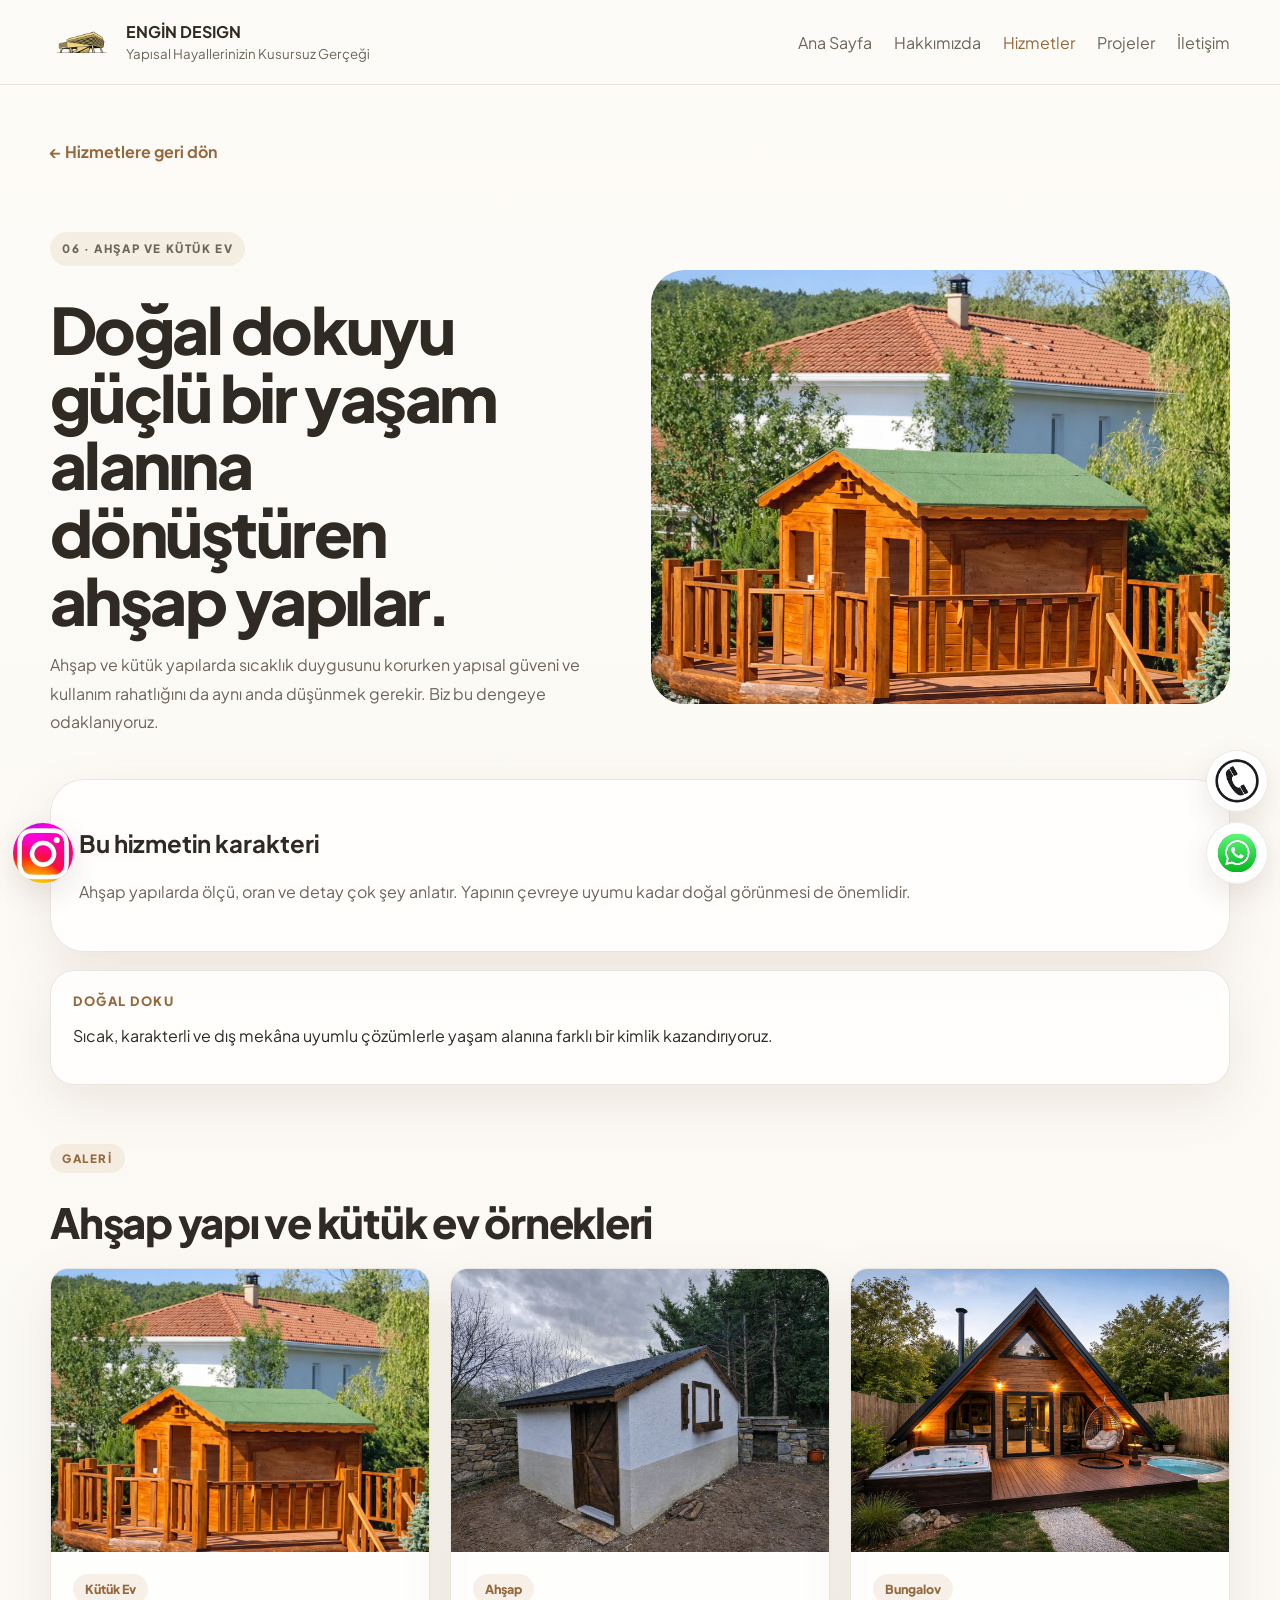
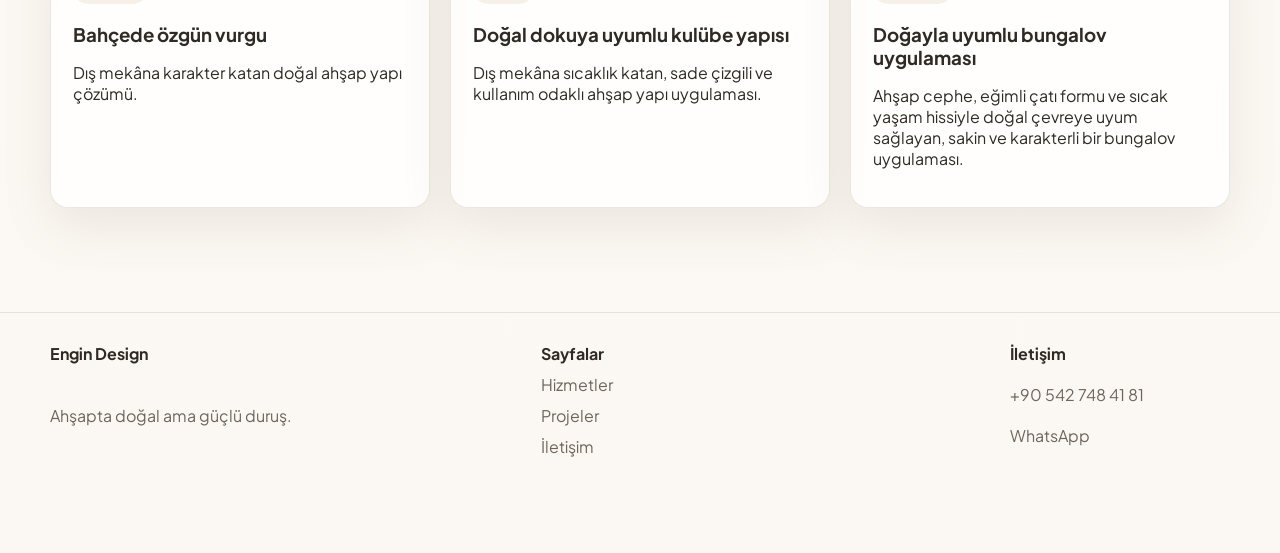
==== commit 975a691d: "Update ahsap-kutuk-ev-uygulama.html" ====
--- a/ahsap-kutuk-ev-uygulama.html
+++ b/ahsap-kutuk-ev-uygulama.html
@@ -99,7 +99,7 @@
             <article class="project-card reveal">
               <img src="assets/images/project-agacev-new.png" alt="Ağaç ev uygulaması" />
               <div class="project-body">
-                <span class="project-badge">Ahşap</span>
+                <span class="project-badge">Kütük Ev</span>
                 <h3>Bahçede özgün vurgu</h3>
                 <p>Dış mekâna karakter katan doğal ahşap yapı çözümü.</p>
               </div>
@@ -108,7 +108,7 @@
             <article class="project-card reveal">
               <img src="assets/images/kulube.jpeg" alt="Ahşap ve kütük ev uygulaması" />
               <div class="project-body">
-                <span class="project-badge">Kütük Ev</span>
+                <span class="project-badge">Ahşap</span>
                 <h3>Doğal dokuya uyumlu kulübe yapısı</h3>
                 <p>Dış mekâna sıcaklık katan, sade çizgili ve kullanım odaklı ahşap yapı uygulaması.</p>
               </div>
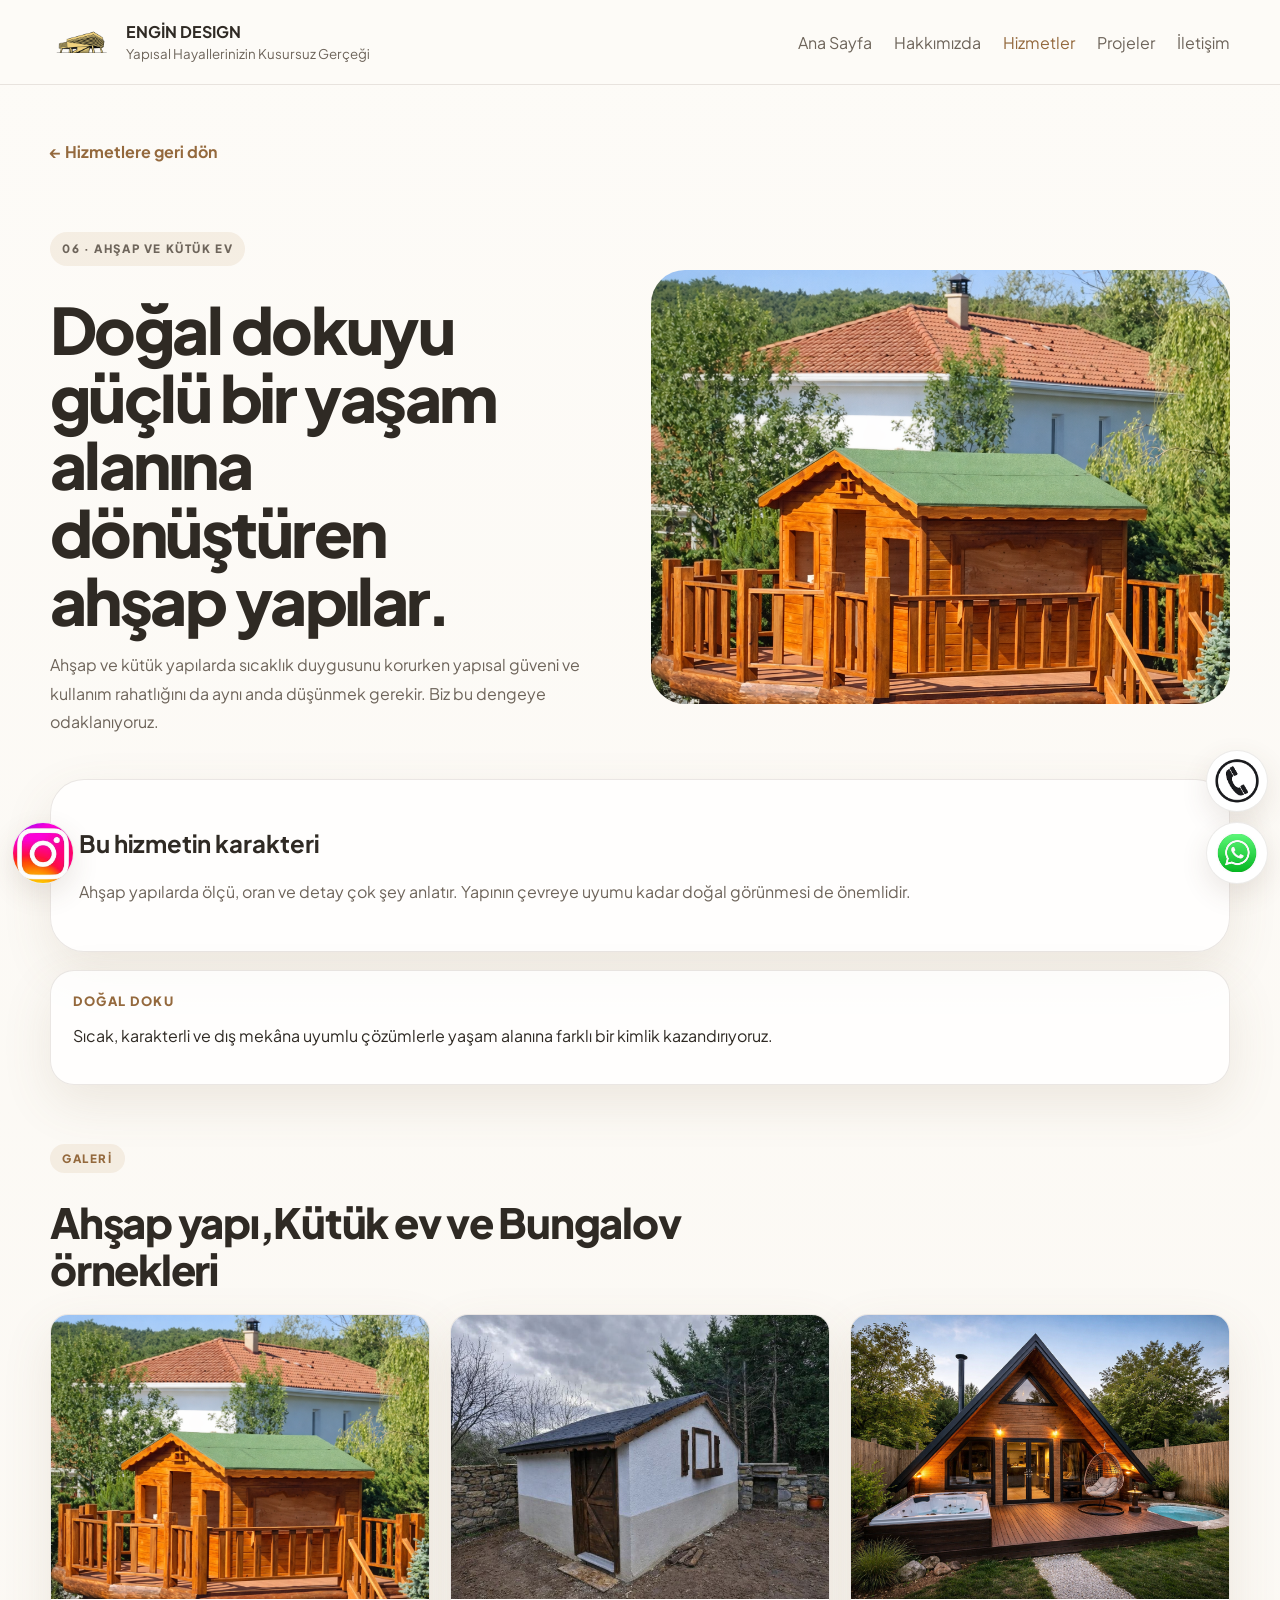
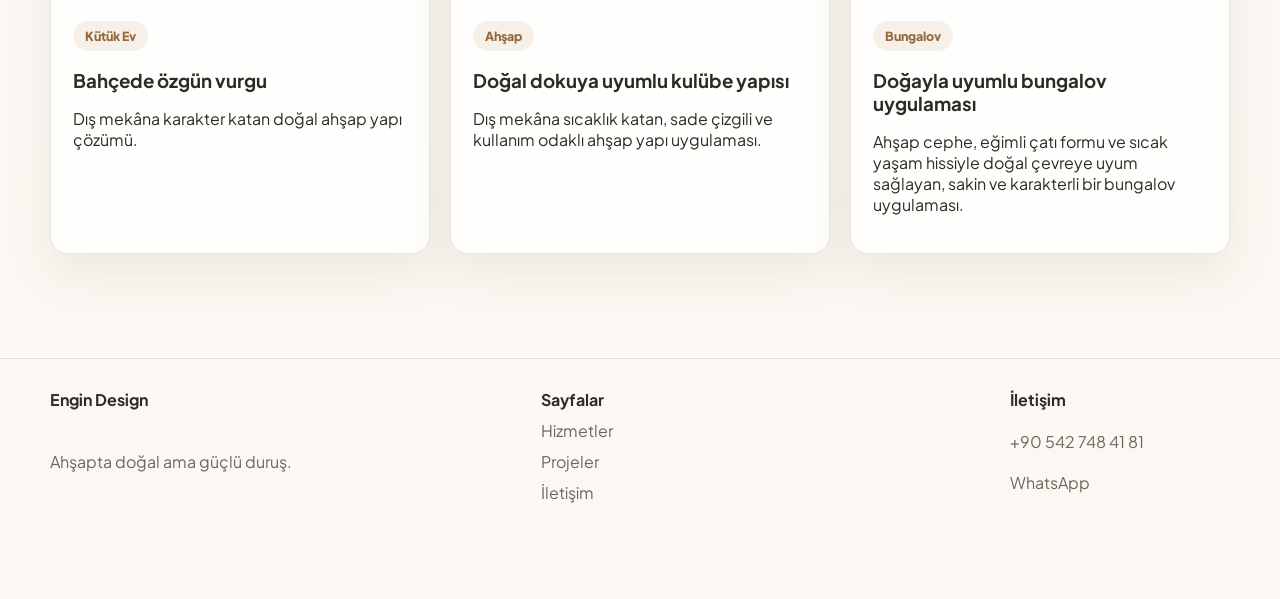
==== commit 632e2cda: "Update ahsap-kutuk-ev-uygulama.html" ====
--- a/ahsap-kutuk-ev-uygulama.html
+++ b/ahsap-kutuk-ev-uygulama.html
@@ -92,7 +92,7 @@
         <div class="container">
           <div class="section-heading reveal">
             <p class="section-tag">Galeri</p>
-            <h2>Ahşap yapı ve kütük ev örnekleri</h2>
+            <h2>Ahşap yapı,Kütük ev ve Bungalov örnekleri</h2>
           </div>
 
           <div class="detail-gallery">
